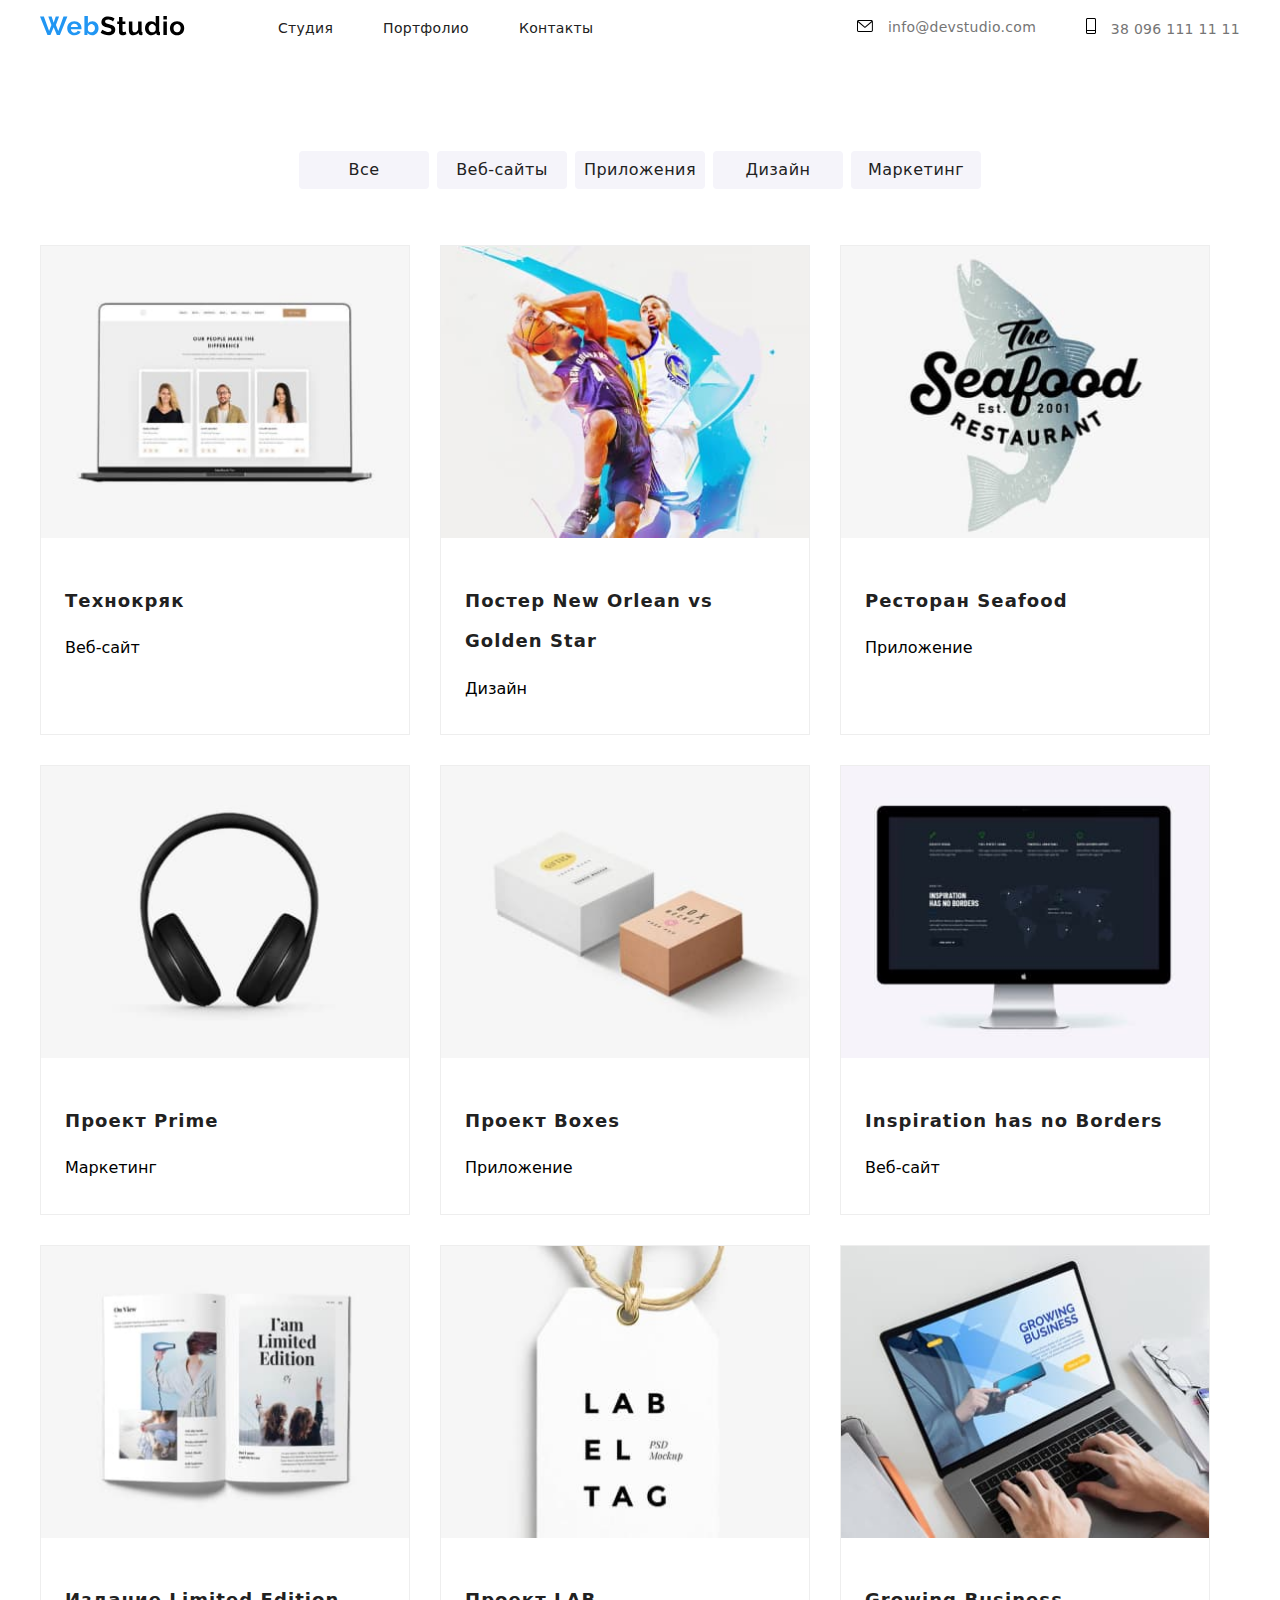
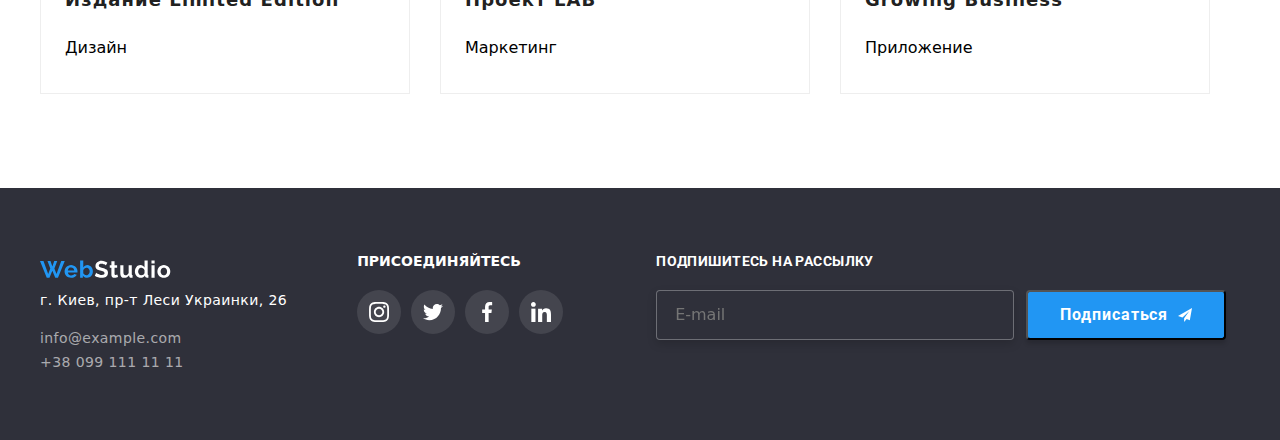
==== portfolio.html @ 8e884d48 "hw8" ====
<!DOCTYPE html>
<html lang="en">

<head>
    <meta charset="UTF-8">
    <meta name="viewport" content="width=device-width, initial-scale=1.0">
    <link rel="stylesheet" href="./css/main.min.css">
    <link href="https://fonts.googleapis.com/css2?family=Roboto:wght@400;500;700;900&display=swap" rel="stylesheet">
    <link rel="stylesheet"
        href="https://cdnjs.cloudflare.com/ajax/libs/modern-normalize/1.0.0/modern-normalize.min.css">
    <title>Document</title>
</head>

<body>
    <header>
        <div class="container">
            <nav class="main-nav">
                <a href="/">
                    <img src="./images/web.svg" alt="logo" />
                </a>
                <ul class="site-nav">
                    <li class="item-link"><a class="link-nav" href="./index.html">Студия</a></li>
                    <li class="item-link"><a class="link-nav" href="./portfolio.html">Портфолио</a></li>
                    <li class="item-link"><a class="link-nav" href="#">Контакты</a></li>
                </ul>
                <ul class="site-nav-contacts">
                    <li class="item-link">
                        <a href="mailto:info@devstudio.com" class="link">
                            <svg class="icon-mail">
                                <use href="./images/sprite.svg#icon-mail"></use>
                            </svg>
                            info@devstudio.com
                        </a>

                    </li>
                    <li class="item-link">
                        <a class="link" href="telto:+380961111111">
                            <svg class="icon-tel">
                                <use href="./images/sprite.svg#icon-tel" width="10" height="16"></use>
                            </svg>
                            38 096 111 11 11
                        </a>
                    </li>
                </ul>
            </nav>
        </div>
    </header>

    <section class="filter">
        <div class="container">
            <ul class="filter-buttons">
                <li class="item-buttons"><button class="filter-button" type="button">Все</button></li>
                <li class="item-buttons"><button class="filter-button" type="button">Веб-сайты</button></li>
                <li class="item-buttons"><button class="filter-button" type="button">Приложения</button></li>
                <li class="item-buttons"><button class="filter-button" type="button">Дизайн</button></li>
                <li class="item-buttons"><button class="filter-button" type="button">Маркетинг</button></li>
        </div>
        </ul>

    </section>

    <section class="work">
        <div class="container">
            <ul class="work-container">

                <li class="work-card">
                    <div class="techno-overlay">
                        <img class="work-img" src="./images/techno.jpg" alt="technocrack">
                        <p class="techno-text">Технокряк это современная площадка распространения коронавируса. Компании
                            используют эту платформу для цифрового
                            шпионажа и атак на защищённые сервера конкурентов.</p>
                    </div>
                    <div class="work-item">
                        <h3 class="work-title">Технокряк</h3>
                        <p class="work-name">Веб-сайт</p>
                    </div>

                </li>
                <li class="work-card">
                    <div class="techno-overlay">
                        <img class="work-img" src="./images/neworl.jpg" alt="neworlean">
                        <p class="techno-text">Технокряк это современная площадка распространения коронавируса. Компании
                            используют эту платформу для цифрового
                            шпионажа и атак на защищённые сервера конкурентов.</p>
                    </div>
                    <div class="work-item">
                        <h3 class="work-title">Постер New Orlean vs Golden Star</h3>
                        <p class="work-name">Дизайн</p>
                    </div>
                </li>
                <li class="work-card">
                    <div class="techno-overlay">
                        <img class="work-img" src="./images/seafood.jpg" alt="seafoodrest">
                        <p class="techno-text">Технокряк это современная площадка распространения коронавируса. Компании
                            используют эту платформу для цифрового
                            шпионажа и атак на защищённые сервера конкурентов.</p>
                    </div>
                    <div class="work-item">
                        <h3 class="work-title">Ресторан Seafood</h3>
                        <p class="work-name">Приложение</p>
                    </div>
                </li>
                <li class="work-card">
                    <div class="techno-overlay">
                        <img class="work-img" src="./images/headphones.jpg" alt="headphones-prime">
                        <p class="techno-text">Технокряк это современная площадка распространения коронавируса. Компании
                            используют эту платформу для цифрового
                            шпионажа и атак на защищённые сервера конкурентов.</p>
                    </div>
                    <div class="work-item">
                        <h3 class="work-title">Проект Prime</h3>
                        <p class="work-name">Маркетинг</p>
                    </div>
                </li>
                <li class="work-card">
                    <div class="techno-overlay">
                        <img class="work-img" src="./images/boxes.jpg" alt="boxes2">
                        <p class="techno-text">Технокряк это современная площадка распространения коронавируса. Компании
                            используют эту платформу для цифрового
                            шпионажа и атак на защищённые сервера конкурентов.</p>
                    </div>
                    <div class="work-item">
                        <h3 class="work-title">Проект Boxes</h3>
                        <p class="work-name">Приложение</p>
                    </div>
                </li>
                <li class="work-card">
                    <div class="techno-overlay">
                        <img class="work-img" src="./images/macbook.jpg" alt="monitorweb">
                        <p class="techno-text">Технокряк это современная площадка распространения коронавируса. Компании
                            используют эту платформу для цифрового
                            шпионажа и атак на защищённые сервера конкурентов.</p>
                    </div>
                    <div class="work-item">
                        <h3 class="work-title">Inspiration has no Borders</h3>
                        <p class="work-name">Веб-сайт</p>

                </li>
                <li class="work-card">
                    <div class="techno-overlay">
                        <img class="work-img" src="./images/journal.jpg" alt="journallim">
                        <p class="techno-text">Технокряк это современная площадка распространения коронавируса. Компании
                            используют эту платформу для цифрового
                            шпионажа и атак на защищённые сервера конкурентов.</p>
                    </div>
                    <div class="work-item">
                        <h3 class="work-title">Издание Limited Edition</h3>
                        <p class="work-name">Дизайн</p>

                </li>
                <li class="work-card">
                    <div class="techno-overlay">
                        <img class="work-img" src="./images/projectlab.jpg" alt="project-lab">
                        <p class="techno-text">Технокряк это современная площадка распространения коронавируса. Компании
                            используют эту платформу для цифрового
                            шпионажа и атак на защищённые сервера конкурентов.</p>
                    </div>
                    <div class="work-item">
                        <h3 class="work-title">Проект LAB</h3>
                        <p class="work-name">Маркетинг</p>
                    </div>
                </li>

                <li class="work-card">
                    <div class="techno-overlay">
                        <img class="work-img" src="./images/bussines-notebook.jpg" alt="laptop-writting">
                        <p class="techno-text">Технокряк это современная площадка распространения коронавируса. Компании
                            используют эту платформу для цифрового
                            шпионажа и атак на защищённые сервера конкурентов.</p>
                    </div>
                    <div class="work-item">
                        <h3 class="work-title">Growing Business</h3>
                        <p class="work-name">Приложение</p>
                    </div>
                </li>

            </ul>

        </div>

        </div>
    </section>

    <footer class="footer">
        <div class="container">
            <div class="footer-inner">
                <div class="contacts">
                    <a class="logo-footer" href="#">
                        <svg class="webfot-icon">
                            <use href="./images/webfot.svg#icon-webfot-1"></use>
                        </svg>
                    </a>
                    <p class="footer-adress"> г. Киев, пр-т Леси Украинки, 26 </p>
                    <a class="footer-contacts" href="mailto:info@example.com">info@example.com</a>
                    <a class="footer-contacts" href="telto:+380991111111">+38 099 111 11 11</a>
                </div>
                <div class="social">
                    <p class="join">присоединяйтесь</p>
                    <ul class="footer-list">
                        <li class="social-footer">
                            <a class="link-footer" href="#">
                                <svg class="icon-footer">
                                    <use href="./images/sprite.svg#icon-inst"></use>
                                </svg>
                            </a>
                        </li>
                        <li class="social-footer">
                            <a class="link-footer" href="#">
                                <svg class="icon-footer">
                                    <use href="./images/sprite.svg#icon-twit"></use>
                                </svg>
                            </a>
                        </li>
                        <li class="social-footer">
                            <a class="link-footer" href="#">
                                <svg class="icon-footer">
                                    <use href="./images/sprite.svg#icon-fb"></use>
                                </svg>
                            </a>
                        </li>
                        <li class="social-footer">
                            <a class="link-footer" href="#">
                                <svg class="icon-footer">
                                    <use href="./images/sprite.svg#icon-in"></use>
                                </svg>
                            </a>
                        </li>
                    </ul>
                </div>
                <div class="subscribe-container">
                    <p class="subscribe">Подпишитесь на рассылку</p>
                    <div class="subscribe-field">
                        <label for="mail"></label>
                        <input type="email" name="tel" id="mail" placeholder="E-mail">

                        <button class="button-sub">Подписаться
                            <svg class="icon-sub">
                                <use href="./images/spritem.svg#icon-send"></use>
                            </svg>
                        </button>
                    </div>
                </div>
            </div>
        </div>
    </footer>
</body>

</html>
---- css/main.min.css ----
/*! modern-normalize v1.0.0 | MIT License | https://github.com/sindresorhus/modern-normalize */*,*::before,*::after{box-sizing:border-box}:root{-moz-tab-size:4;tab-size:4}html{line-height:1.15;-webkit-text-size-adjust:100%}body{margin:0}body{font-family:system-ui,-apple-system,"Segoe UI",Roboto,Helvetica,Arial,sans-serif,"Apple Color Emoji","Segoe UI Emoji"}hr{height:0;color:inherit}abbr[title]{text-decoration:underline dotted}b,strong{font-weight:bolder}code,kbd,samp,pre{font-family:ui-monospace, SFMono-Regular, Consolas, 'Liberation Mono', Menlo, monospace;font-size:1em}small{font-size:80%}sub,sup{font-size:75%;line-height:0;position:relative;vertical-align:baseline}sub{bottom:-0.25em}sup{top:-0.5em}table{text-indent:0;border-color:inherit}button,input,optgroup,select,textarea{font-family:inherit;font-size:100%;line-height:1.15;margin:0}button,select{text-transform:none}button,[type='button'],[type='reset'],[type='submit']{-webkit-appearance:button}::-moz-focus-inner{border-style:none;padding:0}:-moz-focusring{outline:1px dotted ButtonText}:-moz-ui-invalid{box-shadow:none}legend{padding:0}progress{vertical-align:baseline}::-webkit-inner-spin-button,::-webkit-outer-spin-button{height:auto}[type='search']{-webkit-appearance:textfield;outline-offset:-2px}::-webkit-search-decoration{-webkit-appearance:none}::-webkit-file-upload-button{-webkit-appearance:button;font:inherit}summary{display:list-item}body{background-color:var(--primary-white-color);color:var(--primary-tex-color);font-family:roboto, sans-serif;margin:0}ul{list-style:none;padding:0;margin:0}a{text-decoration:none}textarea{resize:none}.main-nav{display:flex;align-items:center}.site-nav{display:flex;margin-left:93px}.site-nav .item-link{margin-right:50px}.site-nav .item-link:not(:last-child){margin-right:50px}.site-nav-contacts .link{color:#757575;font-weight:500;font-size:14px;line-height:1.14;letter-spacing:0.02em}.link-nav{display:block;padding-top:20px;padding-bottom:20px;position:relative;color:#212121;font-weight:500;font-size:14px;line-height:1.2;letter-spacing:0.02em}.link-nav:hover::after{content:'';position:absolute;left:0;bottom:0;display:block;width:100%;height:4px;border-radius:2px;background-color:#2196f3;transition:250ms cubic-bezier(0.4, 0, 0.2, 1)}.link-nav:hover,.link-nav:focus{color:#2196f3;transition:250ms cubic-bezier(0.4, 0, 0.2, 1)}.item-link .link{color:#757575}.item-link .link:hover,.item-link .link:focus{transition:250ms cubic-bezier(0.4, 0, 0.2, 1);fill:#2196f3;color:#2196f3}.site-nav-contacts{display:flex;margin-left:auto}.site-nav-contacts .item-link+.item-link{margin-left:50px}.icon-mail{border:none;padding:0;width:16px;height:12px;margin-right:10px}.icon-tel{padding:0;width:10px;height:16px;margin-right:10px}.hero{text-align:center;height:600px;margin-bottom:94px}.hero-bgimg{max-width:1600px;height:600px;background-image:linear-gradient(to right, rgba(47,48,58,0.4), rgba(47,48,58,0.4)),url("../images/bgimg.jpg");background-position:center;margin:auto}.hero-title{margin-top:0;color:#fff;font-weight:900;font-size:44px;line-height:1.36;text-align:center;letter-spacing:0.06em;text-transform:uppercase;padding-top:200px;text-align:center}.button{color:#fff;border-radius:4px;padding:11px 32px;text-decoration:none;min-width:200px;margin-top:0;text-align:center}.button.primary{background-color:#2196f3}.section-details{margin-bottom:94px}.section-position{display:flex;flex-wrap:wrap}.section-attention{width:270px;margin-right:30px}.section-attention:nth-child(4n){margin-right:0px}.section-title{color:#212121;font-size:14px;line-height:1.14;letter-spacing:0.03em;text-transform:uppercase;margin-bottom:10px;margin-top:0}.section-description{font-size:14px;line-height:1.7;letter-spacing:0.03em;margin-top:0}.section-clients{margin-bottom:94px}.icon-antena{width:65px;height:70px;margin:auto}.icon-clock{margin:auto;width:70px;height:70px}.icon-diagram{width:70px;height:54px;margin:auto}.icon-astro{width:55px;height:60px;margin:auto}.icon-link{display:block;margin:auto}.icon-details{background-color:#f5f4fa;display:flex;width:270px;height:120px;margin-right:30px;margin-bottom:30px}.icon-list:nth-child(4n){margin-right:0px}.icon-list{background-color:#f5f4fa;display:flex;width:270px;height:120px;margin-right:30px;margin-bottom:30px}@media screen and (min-width: 480px){.icon-list{width:450px;height:120px}.section-attention{width:100%}.section-title{text-align:center}}@media screen and (min-width: 768px){.icon-list{width:354px;height:120px}}@media screen and (min-width: 768px){.section-attention{width:calc((100% - 4 * 15px) / 2);margin:15px}}@media screen and (min-width: 1200px){.section-attention{width:calc((100% - 8 * 15px) / 4);margin:15px}}@media screen and (min-width: 1200px){.icon-list{width:270px;height:120px}}.section-about{color:#212121;font-size:36px;line-height:1.2;text-align:center;letter-spacing:0.03em;margin-top:0;margin-bottom:50px}.about-list{display:flex;justify-content:space-between;margin-bottom:94px;position:relative}.about-img{max-width:370px;width:100%}.about-descp{position:absolute;width:370px;height:70px;background-color:rgba(47,48,58,0.8);color:#fff;bottom:0;margin:0;align-items:center;display:flex;justify-content:center;font-family:Roboto;font-style:normal;font-weight:700;font-size:14px;line-height:1.14;letter-spacing:0.03em;text-transform:uppercase}@media screen and (max-width: 1200px){.section{display:none}}.section-ourteam{max-width:100%;background-color:#f5f4fa;margin-bottom:94px}.container-team{display:flex}.section-teamposition{background-color:#fff;margin-right:30px;margin-bottom:94px;margin-left:0;height:428px;box-shadow:0px 1px 3px rgba(0,0,0,0.12),0px 1px 1px rgba(0,0,0,0.14),0px 2px 1px rgba(0,0,0,0.2);border-radius:0px 0px 4px 4px;text-align:center}.team-foto{width:270px}.section-teamposition:nth-child(4){margin-right:0}.section-team{color:#212121;text-align:center;margin-top:0;margin-bottom:50px;padding-top:94px}.section-names{color:#212121;font-weight:500;font-size:16px;line-height:1.2;letter-spacing:0.03em}.section-profession{color:#757575;font-weight:400;font-size:16px;line-height:1.18;letter-spacing:0.03em}.social-items{width:44px;height:44px;border-radius:50%;display:flex}.social-list{display:flex;max-width:100%;justify-content:space-around}.link-social{margin:auto;width:100%;height:100%;justify-content:center;align-items:center;display:flex}.link-social:hover{color:#fff}.social-items:hover{background-color:#2196f3;color:#fff;transition:250ms cubic-bezier(0.4, 0, 0.2, 1);fill:#fff}.social-items:hover .icon-social{fill:#fff}.icon-social:hover{fill:#fff;transition:250ms cubic-bezier(0.4, 0, 0.2, 1)}.icon-social{width:20px;height:20px;fill:#afb1b8}.icon-customer{fill:#afb1b8;max-width:100%;max-height:50px;margin:auto}.link-customer:hover .icon-customer,.link-customer:focus .icon-customer{fill:#2196f3;transition:250ms cubic-bezier(0.4, 0, 0.2, 1)}.link-customer{display:inline-flex;align-items:center;justify-content:center;width:170px;height:90px;border:1px solid #afb1b8;border-radius:4%;transition:background-color 250ms cubic-bezier(0.4, 0, 0.2, 1);margin-right:30px}.link-customer:hover,.link-customer:focus{border:1px solid #2196f3;transition:250ms cubic-bezier(0.4, 0, 0.2, 1)}.item:last-child{margin-right:0}.client-list{display:flex;flex-wrap:wrap}.footer{background-color:#2f303a;height:252px;display:flex}.footer-inner{display:flex}.contacts{margin-right:70px}.footer-adress{color:#fff;font-weight:400;font-size:14px;line-height:1.7;letter-spacing:0.03em;margin-top:0}.footer-contacts{color:rgba(255,255,255,0.6);font-weight:400;font-size:14px;line-height:1.7;letter-spacing:0.03em;margin-top:0;display:flex}.webfot-icon{max-width:131px;max-height:31px}.social{width:206px}.join{color:#fff;font-weight:bold;font-size:14px;line-height:1.14;text-transform:uppercase;margin:0 0 20px}.footer-list{display:flex;justify-content:space-between;align-items:center;margin:auto;width:100%}.link-footer{width:44px;height:44px;border-radius:50%;display:flex;background:rgba(255,255,255,0.1);align-items:center;justify-content:center}.link-footer:hover{background-color:#2196f3;color:#fff;transition:250ms cubic-bezier(0.4, 0, 0.2, 1)}.icon-footer:hover{fill:#fff}.icon-footer{width:20px;height:20px;fill:#fff}.subscribe-container{margin-left:93px}.subscribe{font-family:Roboto;font-style:normal;font-weight:700;font-size:14px;line-height:1.14;letter-spacing:0.03em;text-transform:uppercase;margin:0;margin-bottom:20px;color:#fff}.subscribe-field{display:flex}.subscribe-field input{width:358px;height:50px;border:1px solid rgba(255,255,255,0.3);box-sizing:border-box;filter:drop-shadow(0px 4px 4px rgba(0,0,0,0.15));border-radius:4px;background-color:#2f303a}.subscribe-field input::placeholder{padding-left:16px}.button-sub{font-family:Roboto;font-style:normal;font-weight:bold;font-size:16px;line-height:1.87;display:flex;justify-content:center;align-items:center;text-align:center;letter-spacing:0.06em;width:200px;height:50px;margin-left:12px;color:#fff;background:#2196f3;box-shadow:0px 4px 4px rgba(0,0,0,0.15);border-radius:4px}.icon-sub{width:24px;height:24px;padding-left:10px}.backdrop{position:fixed;top:0;left:0;height:100%;width:100%;background:rgba(0,0,0,0.2)}.backdrop.is-hidden{opacity:0;pointer-events:none}.modal{position:absolute;top:50%;left:50%;transform:translate(-50%, -50%);min-width:528px;min-height:581px;background:#ffffff;box-shadow:0px 1px 3px rgba(0,0,0,0.12),0px 1px 1px rgba(0,0,0,0.14),0px 2px 1px rgba(0,0,0,0.2);border-radius:4px}.modal-button{display:flex;position:absolute;right:0;top:0;width:30px;height:30px;background:#fff;border:1px solid rgba(0,0,0,0.1);box-sizing:border-box;border-radius:50%;margin-top:8px;margin-right:8px}.icon-close{position:absolute;max-width:100%;max-height:100%;right:0;top:0;fill:currentColor}.form{width:528px;margin-left:auto;margin-right:auto;padding:40px;height:581px;background:var(--primary-white-color)}.modal-title{font-family:Roboto;font-style:normal;font-weight:700;font-size:20px;line-height:1.14;letter-spacing:0.03em;text-align:center;margin-bottom:12px;margin-top:0}.form-field{position:relative;display:flex;flex-direction:column;margin-bottom:10px}.form-field label{margin-bottom:4px;font-family:Roboto;font-weight:400;font-size:12px;line-height:1.16;letter-spacing:0.01em;color:#757575}.form-field input{border:1px solid rgba(33,33,33,0.2);box-sizing:border-box;border-radius:4px;height:40px;padding-left:42px}.form-input:hover,.form-input:focus{border:1px solid #2196f3;transition:250ms cubic-bezier(0.4, 0, 0.2, 1)}.form-input:hover ~ .modal-icons{transition:250ms cubic-bezier(0.4, 0, 0.2, 1);fill:var(--accent-color)}.modal-icons{position:absolute;top:30px;left:15px;width:13px;height:13px}.form-comment{display:flex;flex-direction:column}.form-comment label{margin-bottom:4px;font-family:Roboto;font-weight:400;font-size:12px;line-height:1.16;letter-spacing:0.01em;color:#757575}.form-comment textarea{height:120px;margin-bottom:20px;border:1px solid rgba(33,33,33,0.2);box-sizing:border-box;border-radius:4px}.form-comment textarea::placeholder{font-family:Roboto;font-weight:400;font-size:12px;line-height:1.16;letter-spacing:0.01em;color:rgba(117,117,117,0.5);padding-left:16px;padding-top:12px}.policy-field{font-family:Roboto;font-weight:400;font-size:12px;line-height:1.71;letter-spacing:0.03em;color:#757575;margin-bottom:30px}.policy-circs{text-decoration:underline;color:#2196f3}.submit-button{font-family:Roboto;font-style:normal;font-weight:700;font-size:16px;line-height:1.87;color:#fff;width:200px;height:50px;display:flex;justify-content:center;text-align:center;align-items:center;margin:auto;background:#2196f3;box-shadow:0px 4px 4px rgba(0,0,0,0.15);border-radius:4px}.filter-buttons{display:flex;align-items:center;justify-content:center;margin-bottom:56px;margin-top:94px}.filter-button{display:flex;align-items:center;justify-content:center;border-radius:4px;width:130px;height:38px;color:#212121;background-color:#f5f4fa;border-radius:4px;border:outset 0;font-weight:500;font-size:16px;line-height:1.62;text-align:center;letter-spacing:0.03em}.filter-buttons .item-buttons+.item-buttons{margin-left:8px}.filter-button:hover,.filter-button:focus{color:#fff;background-color:#2196f3;outline:none;transition:250ms cubic-bezier(0.4, 0, 0.2, 1)}.techno-overlay{position:relative;overflow:hidden}.techno-text{font-size:18px;line-height:1.56;letter-spacing:0.03em;display:flex;position:absolute;text-align:center;align-items:center;justify-content:center;width:100%;height:100%;margin:auto;top:0;left:0;color:#fff;transform:translateY(100%);transition:250ms cubic-bezier(0.4, 0, 0.2, 1);background-color:rgba(33,150,243,0.9)}.techno-overlay:hover .techno-text{transform:translateY(0);box-shadow:0px 1px 1px rgba(0,0,0,0.12),0px 4px 4px rgba(0,0,0,0.06),1px 4px 6px rgba(0,0,0,0.16)}.work-container{display:flex;flex-wrap:wrap;margin-bottom:94px}.work-card{max-width:370px;width:100%;margin-right:30px;margin-bottom:30px;display:block;border:1px solid #eeeeee}.work-img{max-width:100%;height:auto}.work-item{padding:20px 24px}.work-card:hover,.work-card:focus{box-shadow:0px 1px 1px rgba(0,0,0,0.12),0px 4px 4px rgba(0,0,0,0.06),1px 4px 6px rgba(0,0,0,0.16);transition:250ms cubic-bezier(0.4, 0, 0.2, 1)}.work-card:nth-child(3n){margin-right:0}.work-card:nth-last-child(-n+3){margin-bottom:0}.work-title{color:#212121;font-weight:700;font-size:18px;line-height:2.25;letter-spacing:0.06em;justify-content:space-around}.work-names{color:#757575;font-weight:400;font-size:16px;line-height:1.87;letter-spacing:0.03em}.container{width:480px;margin:auto;padding-left:15px;padding-right:15px}@media screen and (min-width: 768px){.container{width:768px;margin:auto;padding-left:15px;padding-right:15px}}@media screen and (min-width: 1200px){.container{width:1230px;margin:auto;padding-left:15px;padding-right:15px}}
/*# sourceMappingURL=main.min.css.map */
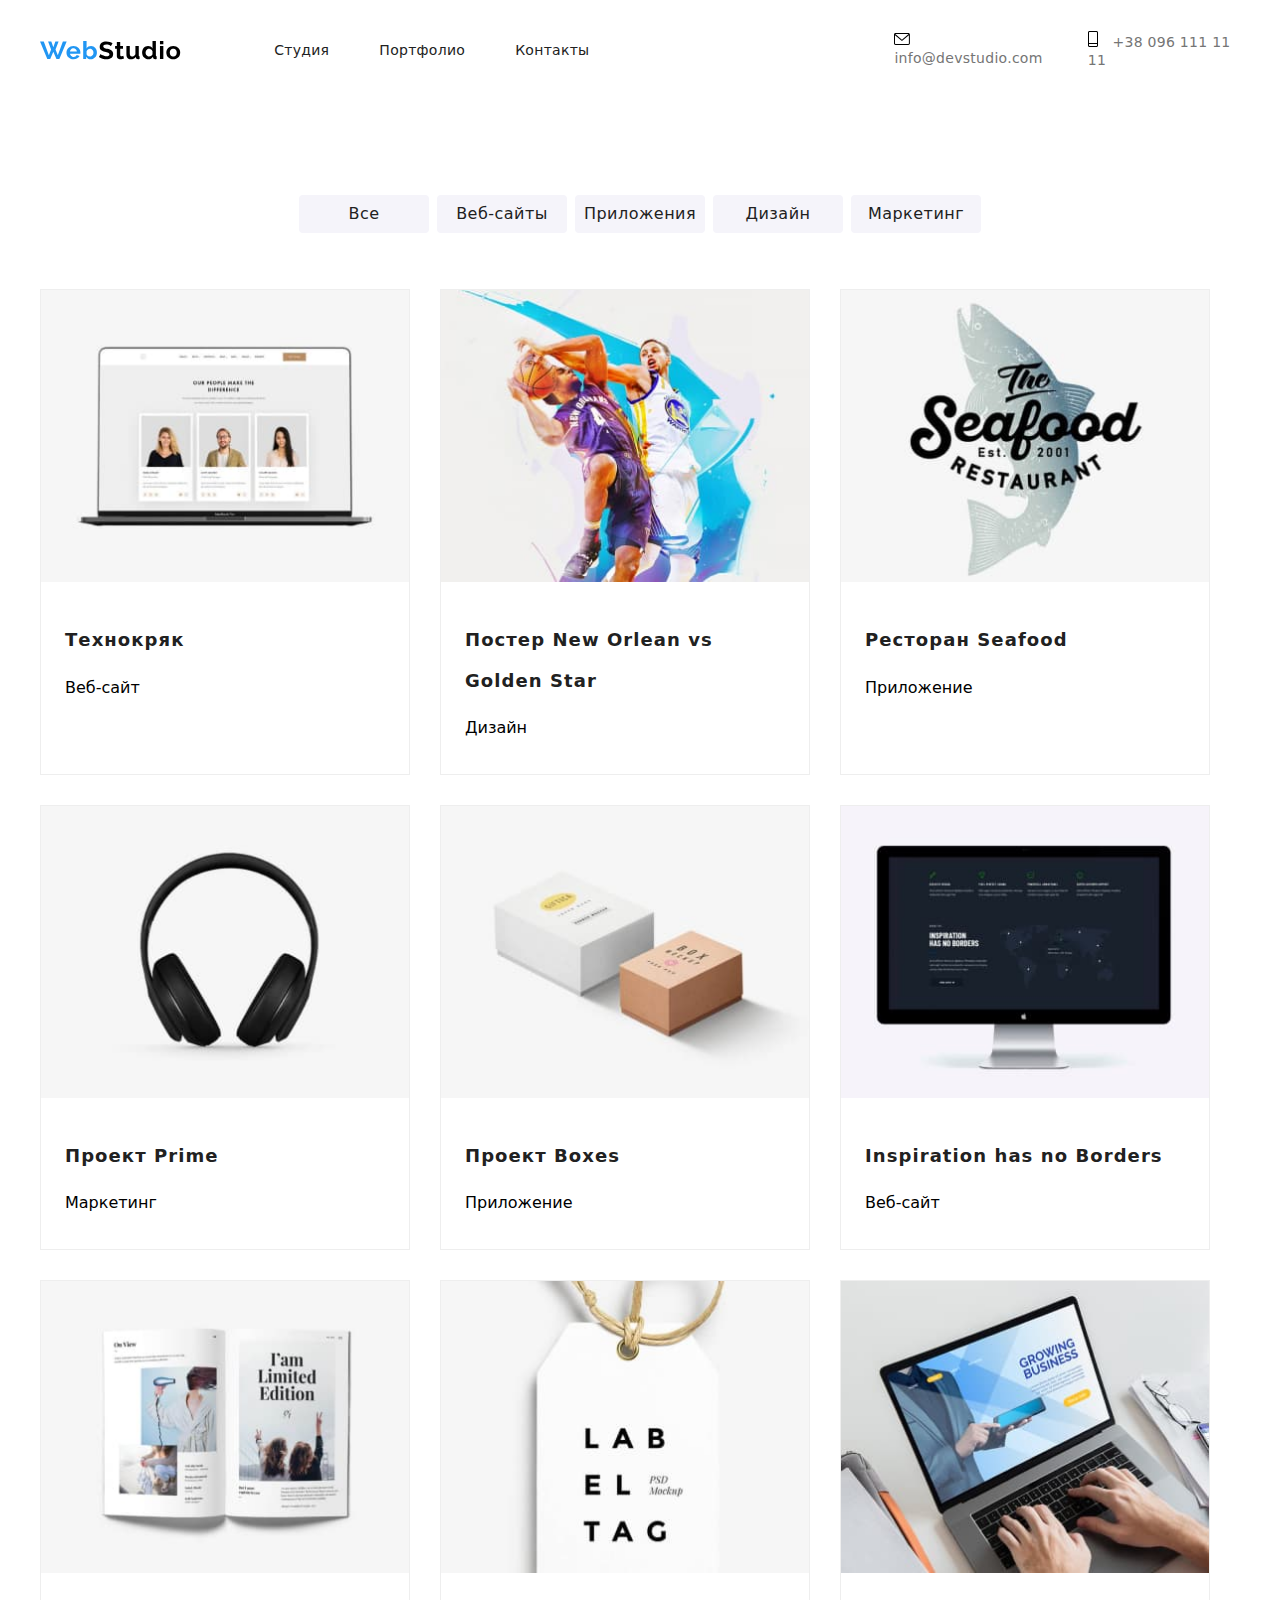
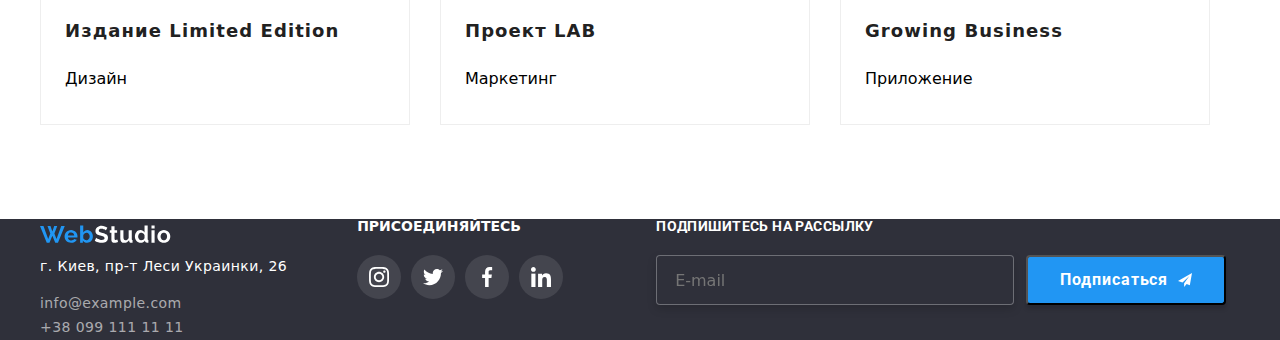
==== commit a4012b5f: "hw8" ====
--- a/portfolio.html
+++ b/portfolio.html
@@ -12,57 +12,64 @@
 </head>
 
 <body>
-    <header>
+
+    <header class="header">
         <div class="container">
             <nav class="main-nav">
-                <a href="/">
+                <a class="header-logo" href="/">
                     <img src="./images/web.svg" alt="logo" />
                 </a>
-                <ul class="site-nav">
-                    <li class="item-link"><a class="link-nav" href="./index.html">Студия</a></li>
-                    <li class="item-link"><a class="link-nav" href="./portfolio.html">Портфолио</a></li>
-                    <li class="item-link"><a class="link-nav" href="#">Контакты</a></li>
-                </ul>
-                <ul class="site-nav-contacts">
-                    <li class="item-link">
-                        <a href="mailto:info@devstudio.com" class="link">
-                            <svg class="icon-mail">
-                                <use href="./images/sprite.svg#icon-mail"></use>
-                            </svg>
-                            info@devstudio.com
-                        </a>
-
-                    </li>
-                    <li class="item-link">
-                        <a class="link" href="telto:+380961111111">
-                            <svg class="icon-tel">
-                                <use href="./images/sprite.svg#icon-tel" width="10" height="16"></use>
-                            </svg>
-                            38 096 111 11 11
-                        </a>
-                    </li>
-                </ul>
+                <button type="button" class="menu-button is-open" data-menu-button aria-expanded="false"
+                    aria-controls="menu-container">
+                    <svg class="mobile-icon" aria-label="Переключатель мобильного меню">
+                        <use class="icon-menu" href="./images/sprite-menu.svg#icon-menu"></use>
+                        <use class="icon-cross" href="./images/sprite-menu.svg#icon-cross"></use>
+                    </svg>
+                </button>
+                <div class="menu-container is-open" id="menu-container" data-menu>
+                    <ul class="site-nav">
+                        <li class="item-link"><a class="link-nav" href="./index.html">Студия</a></li>
+                        <li class="item-link"><a class="link-nav" href="./portfolio.html">Портфолио</a></li>
+                        <li class="item-link"><a class="link-nav" href="#">Контакты</a></li>
+                    </ul>
+                    <ul class="site-nav-contacts">
+                        <li class="item-link">
+                            <a href="mailto:info@devstudio.com" class="link">
+                                <svg class="icon-mail">
+                                    <use href="./images/sprite.svg#icon-mail"></use>
+                                </svg>
+                                info@devstudio.com
+                            </a>
+
+                        </li>
+                        <li class="item-link">
+                            <a class="link" href="telto:+380961111111">
+                                <svg class="icon-tel">
+                                    <use href="./images/sprite.svg#icon-tel"></use>
+                                </svg>
+                                +38 096 111 11 11
+                            </a>
+                        </li>
+                    </ul>
+                </div>
             </nav>
         </div>
     </header>
 
-    <section class="filter">
-        <div class="container">
+    <div class="container">
+        <section class="filter">
             <ul class="filter-buttons">
                 <li class="item-buttons"><button class="filter-button" type="button">Все</button></li>
                 <li class="item-buttons"><button class="filter-button" type="button">Веб-сайты</button></li>
                 <li class="item-buttons"><button class="filter-button" type="button">Приложения</button></li>
                 <li class="item-buttons"><button class="filter-button" type="button">Дизайн</button></li>
                 <li class="item-buttons"><button class="filter-button" type="button">Маркетинг</button></li>
-        </div>
-        </ul>
-
-    </section>
-
-    <section class="work">
-        <div class="container">
+            </ul>
+        </section>
+    </div>
+    <div class="container">
+        <section class="work">
             <ul class="work-container">
-
                 <li class="work-card">
                     <div class="techno-overlay">
                         <img class="work-img" src="./images/techno.jpg" alt="technocrack">
@@ -173,14 +180,9 @@
                         <p class="work-name">Приложение</p>
                     </div>
                 </li>
-
             </ul>
-
-        </div>
-
-        </div>
-    </section>
-
+        </section>
+    </div>
     <footer class="footer">
         <div class="container">
             <div class="footer-inner">
@@ -243,6 +245,7 @@
             </div>
         </div>
     </footer>
+    <script src="./js/menu.js"></script>
 </body>
 
 </html>--- a/css/main.min.css
+++ b/css/main.min.css
@@ -1,2 +1,2 @@
-/*! modern-normalize v1.0.0 | MIT License | https://github.com/sindresorhus/modern-normalize */*,*::before,*::after{box-sizing:border-box}:root{-moz-tab-size:4;tab-size:4}html{line-height:1.15;-webkit-text-size-adjust:100%}body{margin:0}body{font-family:system-ui,-apple-system,"Segoe UI",Roboto,Helvetica,Arial,sans-serif,"Apple Color Emoji","Segoe UI Emoji"}hr{height:0;color:inherit}abbr[title]{text-decoration:underline dotted}b,strong{font-weight:bolder}code,kbd,samp,pre{font-family:ui-monospace, SFMono-Regular, Consolas, 'Liberation Mono', Menlo, monospace;font-size:1em}small{font-size:80%}sub,sup{font-size:75%;line-height:0;position:relative;vertical-align:baseline}sub{bottom:-0.25em}sup{top:-0.5em}table{text-indent:0;border-color:inherit}button,input,optgroup,select,textarea{font-family:inherit;font-size:100%;line-height:1.15;margin:0}button,select{text-transform:none}button,[type='button'],[type='reset'],[type='submit']{-webkit-appearance:button}::-moz-focus-inner{border-style:none;padding:0}:-moz-focusring{outline:1px dotted ButtonText}:-moz-ui-invalid{box-shadow:none}legend{padding:0}progress{vertical-align:baseline}::-webkit-inner-spin-button,::-webkit-outer-spin-button{height:auto}[type='search']{-webkit-appearance:textfield;outline-offset:-2px}::-webkit-search-decoration{-webkit-appearance:none}::-webkit-file-upload-button{-webkit-appearance:button;font:inherit}summary{display:list-item}body{background-color:var(--primary-white-color);color:var(--primary-tex-color);font-family:roboto, sans-serif;margin:0}ul{list-style:none;padding:0;margin:0}a{text-decoration:none}textarea{resize:none}.main-nav{display:flex;align-items:center}.site-nav{display:flex;margin-left:93px}.site-nav .item-link{margin-right:50px}.site-nav .item-link:not(:last-child){margin-right:50px}.site-nav-contacts .link{color:#757575;font-weight:500;font-size:14px;line-height:1.14;letter-spacing:0.02em}.link-nav{display:block;padding-top:20px;padding-bottom:20px;position:relative;color:#212121;font-weight:500;font-size:14px;line-height:1.2;letter-spacing:0.02em}.link-nav:hover::after{content:'';position:absolute;left:0;bottom:0;display:block;width:100%;height:4px;border-radius:2px;background-color:#2196f3;transition:250ms cubic-bezier(0.4, 0, 0.2, 1)}.link-nav:hover,.link-nav:focus{color:#2196f3;transition:250ms cubic-bezier(0.4, 0, 0.2, 1)}.item-link .link{color:#757575}.item-link .link:hover,.item-link .link:focus{transition:250ms cubic-bezier(0.4, 0, 0.2, 1);fill:#2196f3;color:#2196f3}.site-nav-contacts{display:flex;margin-left:auto}.site-nav-contacts .item-link+.item-link{margin-left:50px}.icon-mail{border:none;padding:0;width:16px;height:12px;margin-right:10px}.icon-tel{padding:0;width:10px;height:16px;margin-right:10px}.hero{text-align:center;height:600px;margin-bottom:94px}.hero-bgimg{max-width:1600px;height:600px;background-image:linear-gradient(to right, rgba(47,48,58,0.4), rgba(47,48,58,0.4)),url("../images/bgimg.jpg");background-position:center;margin:auto}.hero-title{margin-top:0;color:#fff;font-weight:900;font-size:44px;line-height:1.36;text-align:center;letter-spacing:0.06em;text-transform:uppercase;padding-top:200px;text-align:center}.button{color:#fff;border-radius:4px;padding:11px 32px;text-decoration:none;min-width:200px;margin-top:0;text-align:center}.button.primary{background-color:#2196f3}.section-details{margin-bottom:94px}.section-position{display:flex;flex-wrap:wrap}.section-attention{width:270px;margin-right:30px}.section-attention:nth-child(4n){margin-right:0px}.section-title{color:#212121;font-size:14px;line-height:1.14;letter-spacing:0.03em;text-transform:uppercase;margin-bottom:10px;margin-top:0}.section-description{font-size:14px;line-height:1.7;letter-spacing:0.03em;margin-top:0}.section-clients{margin-bottom:94px}.icon-antena{width:65px;height:70px;margin:auto}.icon-clock{margin:auto;width:70px;height:70px}.icon-diagram{width:70px;height:54px;margin:auto}.icon-astro{width:55px;height:60px;margin:auto}.icon-link{display:block;margin:auto}.icon-details{background-color:#f5f4fa;display:flex;width:270px;height:120px;margin-right:30px;margin-bottom:30px}.icon-list:nth-child(4n){margin-right:0px}.icon-list{background-color:#f5f4fa;display:flex;width:270px;height:120px;margin-right:30px;margin-bottom:30px}@media screen and (min-width: 480px){.icon-list{width:450px;height:120px}.section-attention{width:100%}.section-title{text-align:center}}@media screen and (min-width: 768px){.icon-list{width:354px;height:120px}}@media screen and (min-width: 768px){.section-attention{width:calc((100% - 4 * 15px) / 2);margin:15px}}@media screen and (min-width: 1200px){.section-attention{width:calc((100% - 8 * 15px) / 4);margin:15px}}@media screen and (min-width: 1200px){.icon-list{width:270px;height:120px}}.section-about{color:#212121;font-size:36px;line-height:1.2;text-align:center;letter-spacing:0.03em;margin-top:0;margin-bottom:50px}.about-list{display:flex;justify-content:space-between;margin-bottom:94px;position:relative}.about-img{max-width:370px;width:100%}.about-descp{position:absolute;width:370px;height:70px;background-color:rgba(47,48,58,0.8);color:#fff;bottom:0;margin:0;align-items:center;display:flex;justify-content:center;font-family:Roboto;font-style:normal;font-weight:700;font-size:14px;line-height:1.14;letter-spacing:0.03em;text-transform:uppercase}@media screen and (max-width: 1200px){.section{display:none}}.section-ourteam{max-width:100%;background-color:#f5f4fa;margin-bottom:94px}.container-team{display:flex}.section-teamposition{background-color:#fff;margin-right:30px;margin-bottom:94px;margin-left:0;height:428px;box-shadow:0px 1px 3px rgba(0,0,0,0.12),0px 1px 1px rgba(0,0,0,0.14),0px 2px 1px rgba(0,0,0,0.2);border-radius:0px 0px 4px 4px;text-align:center}.team-foto{width:270px}.section-teamposition:nth-child(4){margin-right:0}.section-team{color:#212121;text-align:center;margin-top:0;margin-bottom:50px;padding-top:94px}.section-names{color:#212121;font-weight:500;font-size:16px;line-height:1.2;letter-spacing:0.03em}.section-profession{color:#757575;font-weight:400;font-size:16px;line-height:1.18;letter-spacing:0.03em}.social-items{width:44px;height:44px;border-radius:50%;display:flex}.social-list{display:flex;max-width:100%;justify-content:space-around}.link-social{margin:auto;width:100%;height:100%;justify-content:center;align-items:center;display:flex}.link-social:hover{color:#fff}.social-items:hover{background-color:#2196f3;color:#fff;transition:250ms cubic-bezier(0.4, 0, 0.2, 1);fill:#fff}.social-items:hover .icon-social{fill:#fff}.icon-social:hover{fill:#fff;transition:250ms cubic-bezier(0.4, 0, 0.2, 1)}.icon-social{width:20px;height:20px;fill:#afb1b8}.icon-customer{fill:#afb1b8;max-width:100%;max-height:50px;margin:auto}.link-customer:hover .icon-customer,.link-customer:focus .icon-customer{fill:#2196f3;transition:250ms cubic-bezier(0.4, 0, 0.2, 1)}.link-customer{display:inline-flex;align-items:center;justify-content:center;width:170px;height:90px;border:1px solid #afb1b8;border-radius:4%;transition:background-color 250ms cubic-bezier(0.4, 0, 0.2, 1);margin-right:30px}.link-customer:hover,.link-customer:focus{border:1px solid #2196f3;transition:250ms cubic-bezier(0.4, 0, 0.2, 1)}.item:last-child{margin-right:0}.client-list{display:flex;flex-wrap:wrap}.footer{background-color:#2f303a;height:252px;display:flex}.footer-inner{display:flex}.contacts{margin-right:70px}.footer-adress{color:#fff;font-weight:400;font-size:14px;line-height:1.7;letter-spacing:0.03em;margin-top:0}.footer-contacts{color:rgba(255,255,255,0.6);font-weight:400;font-size:14px;line-height:1.7;letter-spacing:0.03em;margin-top:0;display:flex}.webfot-icon{max-width:131px;max-height:31px}.social{width:206px}.join{color:#fff;font-weight:bold;font-size:14px;line-height:1.14;text-transform:uppercase;margin:0 0 20px}.footer-list{display:flex;justify-content:space-between;align-items:center;margin:auto;width:100%}.link-footer{width:44px;height:44px;border-radius:50%;display:flex;background:rgba(255,255,255,0.1);align-items:center;justify-content:center}.link-footer:hover{background-color:#2196f3;color:#fff;transition:250ms cubic-bezier(0.4, 0, 0.2, 1)}.icon-footer:hover{fill:#fff}.icon-footer{width:20px;height:20px;fill:#fff}.subscribe-container{margin-left:93px}.subscribe{font-family:Roboto;font-style:normal;font-weight:700;font-size:14px;line-height:1.14;letter-spacing:0.03em;text-transform:uppercase;margin:0;margin-bottom:20px;color:#fff}.subscribe-field{display:flex}.subscribe-field input{width:358px;height:50px;border:1px solid rgba(255,255,255,0.3);box-sizing:border-box;filter:drop-shadow(0px 4px 4px rgba(0,0,0,0.15));border-radius:4px;background-color:#2f303a}.subscribe-field input::placeholder{padding-left:16px}.button-sub{font-family:Roboto;font-style:normal;font-weight:bold;font-size:16px;line-height:1.87;display:flex;justify-content:center;align-items:center;text-align:center;letter-spacing:0.06em;width:200px;height:50px;margin-left:12px;color:#fff;background:#2196f3;box-shadow:0px 4px 4px rgba(0,0,0,0.15);border-radius:4px}.icon-sub{width:24px;height:24px;padding-left:10px}.backdrop{position:fixed;top:0;left:0;height:100%;width:100%;background:rgba(0,0,0,0.2)}.backdrop.is-hidden{opacity:0;pointer-events:none}.modal{position:absolute;top:50%;left:50%;transform:translate(-50%, -50%);min-width:528px;min-height:581px;background:#ffffff;box-shadow:0px 1px 3px rgba(0,0,0,0.12),0px 1px 1px rgba(0,0,0,0.14),0px 2px 1px rgba(0,0,0,0.2);border-radius:4px}.modal-button{display:flex;position:absolute;right:0;top:0;width:30px;height:30px;background:#fff;border:1px solid rgba(0,0,0,0.1);box-sizing:border-box;border-radius:50%;margin-top:8px;margin-right:8px}.icon-close{position:absolute;max-width:100%;max-height:100%;right:0;top:0;fill:currentColor}.form{width:528px;margin-left:auto;margin-right:auto;padding:40px;height:581px;background:var(--primary-white-color)}.modal-title{font-family:Roboto;font-style:normal;font-weight:700;font-size:20px;line-height:1.14;letter-spacing:0.03em;text-align:center;margin-bottom:12px;margin-top:0}.form-field{position:relative;display:flex;flex-direction:column;margin-bottom:10px}.form-field label{margin-bottom:4px;font-family:Roboto;font-weight:400;font-size:12px;line-height:1.16;letter-spacing:0.01em;color:#757575}.form-field input{border:1px solid rgba(33,33,33,0.2);box-sizing:border-box;border-radius:4px;height:40px;padding-left:42px}.form-input:hover,.form-input:focus{border:1px solid #2196f3;transition:250ms cubic-bezier(0.4, 0, 0.2, 1)}.form-input:hover ~ .modal-icons{transition:250ms cubic-bezier(0.4, 0, 0.2, 1);fill:var(--accent-color)}.modal-icons{position:absolute;top:30px;left:15px;width:13px;height:13px}.form-comment{display:flex;flex-direction:column}.form-comment label{margin-bottom:4px;font-family:Roboto;font-weight:400;font-size:12px;line-height:1.16;letter-spacing:0.01em;color:#757575}.form-comment textarea{height:120px;margin-bottom:20px;border:1px solid rgba(33,33,33,0.2);box-sizing:border-box;border-radius:4px}.form-comment textarea::placeholder{font-family:Roboto;font-weight:400;font-size:12px;line-height:1.16;letter-spacing:0.01em;color:rgba(117,117,117,0.5);padding-left:16px;padding-top:12px}.policy-field{font-family:Roboto;font-weight:400;font-size:12px;line-height:1.71;letter-spacing:0.03em;color:#757575;margin-bottom:30px}.policy-circs{text-decoration:underline;color:#2196f3}.submit-button{font-family:Roboto;font-style:normal;font-weight:700;font-size:16px;line-height:1.87;color:#fff;width:200px;height:50px;display:flex;justify-content:center;text-align:center;align-items:center;margin:auto;background:#2196f3;box-shadow:0px 4px 4px rgba(0,0,0,0.15);border-radius:4px}.filter-buttons{display:flex;align-items:center;justify-content:center;margin-bottom:56px;margin-top:94px}.filter-button{display:flex;align-items:center;justify-content:center;border-radius:4px;width:130px;height:38px;color:#212121;background-color:#f5f4fa;border-radius:4px;border:outset 0;font-weight:500;font-size:16px;line-height:1.62;text-align:center;letter-spacing:0.03em}.filter-buttons .item-buttons+.item-buttons{margin-left:8px}.filter-button:hover,.filter-button:focus{color:#fff;background-color:#2196f3;outline:none;transition:250ms cubic-bezier(0.4, 0, 0.2, 1)}.techno-overlay{position:relative;overflow:hidden}.techno-text{font-size:18px;line-height:1.56;letter-spacing:0.03em;display:flex;position:absolute;text-align:center;align-items:center;justify-content:center;width:100%;height:100%;margin:auto;top:0;left:0;color:#fff;transform:translateY(100%);transition:250ms cubic-bezier(0.4, 0, 0.2, 1);background-color:rgba(33,150,243,0.9)}.techno-overlay:hover .techno-text{transform:translateY(0);box-shadow:0px 1px 1px rgba(0,0,0,0.12),0px 4px 4px rgba(0,0,0,0.06),1px 4px 6px rgba(0,0,0,0.16)}.work-container{display:flex;flex-wrap:wrap;margin-bottom:94px}.work-card{max-width:370px;width:100%;margin-right:30px;margin-bottom:30px;display:block;border:1px solid #eeeeee}.work-img{max-width:100%;height:auto}.work-item{padding:20px 24px}.work-card:hover,.work-card:focus{box-shadow:0px 1px 1px rgba(0,0,0,0.12),0px 4px 4px rgba(0,0,0,0.06),1px 4px 6px rgba(0,0,0,0.16);transition:250ms cubic-bezier(0.4, 0, 0.2, 1)}.work-card:nth-child(3n){margin-right:0}.work-card:nth-last-child(-n+3){margin-bottom:0}.work-title{color:#212121;font-weight:700;font-size:18px;line-height:2.25;letter-spacing:0.06em;justify-content:space-around}.work-names{color:#757575;font-weight:400;font-size:16px;line-height:1.87;letter-spacing:0.03em}.container{width:480px;margin:auto;padding-left:15px;padding-right:15px}@media screen and (min-width: 768px){.container{width:768px;margin:auto;padding-left:15px;padding-right:15px}}@media screen and (min-width: 1200px){.container{width:1230px;margin:auto;padding-left:15px;padding-right:15px}}
+/*! modern-normalize v1.0.0 | MIT License | https://github.com/sindresorhus/modern-normalize */*,*::before,*::after{box-sizing:border-box}:root{-moz-tab-size:4;tab-size:4}html{line-height:1.15;-webkit-text-size-adjust:100%}body{margin:0}body{font-family:system-ui,-apple-system,"Segoe UI",Roboto,Helvetica,Arial,sans-serif,"Apple Color Emoji","Segoe UI Emoji"}hr{height:0;color:inherit}abbr[title]{text-decoration:underline dotted}b,strong{font-weight:bolder}code,kbd,samp,pre{font-family:ui-monospace, SFMono-Regular, Consolas, 'Liberation Mono', Menlo, monospace;font-size:1em}small{font-size:80%}sub,sup{font-size:75%;line-height:0;position:relative;vertical-align:baseline}sub{bottom:-0.25em}sup{top:-0.5em}table{text-indent:0;border-color:inherit}button,input,optgroup,select,textarea{font-family:inherit;font-size:100%;line-height:1.15;margin:0}button,select{text-transform:none}button,[type='button'],[type='reset'],[type='submit']{-webkit-appearance:button}::-moz-focus-inner{border-style:none;padding:0}:-moz-focusring{outline:1px dotted ButtonText}:-moz-ui-invalid{box-shadow:none}legend{padding:0}progress{vertical-align:baseline}::-webkit-inner-spin-button,::-webkit-outer-spin-button{height:auto}[type='search']{-webkit-appearance:textfield;outline-offset:-2px}::-webkit-search-decoration{-webkit-appearance:none}::-webkit-file-upload-button{-webkit-appearance:button;font:inherit}summary{display:list-item}body{background-color:var(--primary-white-color);color:var(--primary-tex-color);font-family:roboto, sans-serif;margin:0}ul{list-style:none;padding:0;margin:0}a{text-decoration:none}textarea{resize:none}button:focus{outline:none}img{display:block;height:auto;width:100%}.header{position:relative}.main-nav{display:flex;align-items:center}.site-nav{display:flex;margin-left:93px}.site-nav .item-link{margin-right:50px}.site-nav .item-link:not(:last-child){margin-right:50px}.site-nav-contacts .link{color:#757575;font-weight:500;font-size:14px;line-height:1.14;letter-spacing:0.02em}.link-nav{display:block;padding-top:20px;padding-bottom:20px;position:relative;color:#212121;font-weight:500;font-size:14px;line-height:1.2;letter-spacing:0.02em}.link-nav:hover::after{content:'';position:absolute;left:0;bottom:0;display:block;width:100%;height:4px;border-radius:2px;background-color:#2196f3;transition:250ms cubic-bezier(0.4, 0, 0.2, 1)}.link-nav:hover,.link-nav:focus{color:#2196f3;transition:250ms cubic-bezier(0.4, 0, 0.2, 1)}.item-link .link{color:#757575}.item-link .link:hover,.item-link .link:focus{transition:250ms cubic-bezier(0.4, 0, 0.2, 1);fill:#2196f3;color:#2196f3}.site-nav-contacts{display:flex;margin-left:auto}.site-nav-contacts .item-link+.item-link{margin-left:50px}.icon-mail{border:none;padding:0;width:16px;height:12px;margin-right:9px}.icon-tel{padding:0;width:10px;height:16px;margin-right:10px}.menu-button .mobile-icon{width:31px;height:32px;fill:#212121}.mobile-icon .icon-cross{width:31px;height:31px;fill:#212121}@media screen and (max-width: 767px){.main-nav{display:flex;height:60px;width:101%;height:100px;background:#fff}.site-nav{display:flex;flex-direction:column;align-items:start;margin:auto;margin-bottom:302px}.site-nav-contacts{display:flex;flex-direction:column;align-items:start;margin:auto}.site-nav-contacts .item-link+.item-link{display:flex;flex-direction:column;align-items:start;margin:0;margin-bottom:20px}.site-nav-contacts .item-link{margin-bottom:32px}.menu-button{position:absolute;right:0;top:30px;width:50px;height:31px;padding:0;margin:0;border:none;background-color:transparent}.menu-button .icon-cross{display:none}.menu-button.is-open .icon-cross{display:block}.menu-button.is-open .icon-menu{display:none}.menu-container{display:none;position:absolute;top:100%;left:0;width:100%}.menu-container.is-open{display:block;padding-top:60px;padding-bottom:60px;text-align:center;background-color:white;height:auto;z-index:2}}@media screen and (min-width: 768px){.menu-button{display:none}}@media screen and (min-width: 768px){.menu-container{display:flex}}@media screen and (min-width: 768px){.site-nav{align-items:center}}@media screen and (min-width: 768px){.site-nav-contacts{display:block;text-align:left;padding-top:21px;padding-bottom:21px}.site-nav-contacts .item-link+.item-link{margin:0}}@media screen and (min-width: 1199px){.site-nav-contacts{display:flex;text-align:left;padding-top:31px;padding-bottom:31px;margin-left:255px}.site-nav-contacts .item-link+.item-link{margin-left:30px}}.hero{text-align:center;height:600px;margin-bottom:94px}.hero-bgimg{max-width:1600px;height:600px;background-image:linear-gradient(to right, rgba(47,48,58,0.4), rgba(47,48,58,0.4)),url("../images/bgimg.jpg");background-position:center;margin:auto}.hero-title{margin-top:0;color:#fff;font-weight:900;font-size:44px;line-height:1.36;text-align:center;letter-spacing:0.06em;text-transform:uppercase;padding-top:200px;text-align:center}.button{color:#fff;border-radius:4px;padding:11px 32px;text-decoration:none;min-width:200px;margin-top:0;text-align:center}.button.primary{background-color:#2196f3}.section-details{margin-bottom:94px}.section-position{display:flex;flex-wrap:wrap}.section-attention{width:270px;margin-right:30px}.section-attention:nth-child(4n){margin-right:0px}.section-title{color:#212121;font-size:13px;line-height:1.14;letter-spacing:0.03em;text-transform:uppercase;margin-bottom:10px;margin-top:0}.section-attention .section-description{font-family:Roboto;font-style:normal;font-weight:400;font-size:14px;line-height:1.7;letter-spacing:0.03em;margin-top:0}.section-clients{margin-bottom:94px}.icon-antena{width:65px;height:70px;margin:auto}.icon-clock{margin:auto;width:70px;height:70px}.icon-diagram{width:70px;height:54px;margin:auto}.icon-astro{width:55px;height:60px;margin:auto}.icon-link{display:block;margin:auto}.icon-details{background-color:#f5f4fa;display:flex;width:270px;height:120px;margin-right:30px;margin-bottom:30px}.icon-list:nth-child(4n){margin-right:0px}.icon-list{background-color:#f5f4fa;display:flex;width:270px;height:120px;margin-right:30px;margin-bottom:30px}@media screen and (min-width: 480px){.icon-list{width:450px;height:120px}.section-attention{width:100%}.section-title{text-align:center}}@media screen and (min-width: 768px){.icon-list{width:354px;height:120px}}@media screen and (min-width: 768px){.section-attention{width:calc((100% - 4 * 15px) / 2);margin:15px}}@media screen and (min-width: 1200px){.section-attention{width:calc((100% - 8 * 15px) / 4);margin:15px}}@media screen and (min-width: 1200px){.icon-list{width:270px;height:120px}}.section-about{color:#212121;font-size:36px;line-height:1.2;text-align:center;letter-spacing:0.03em;margin-top:0;margin-bottom:50px}.about-list{display:flex;justify-content:space-between;margin-bottom:94px;position:relative}.about-img{max-width:370px;width:100%}.about-descp{position:absolute;width:370px;height:70px;background-color:rgba(47,48,58,0.8);color:#fff;bottom:0;margin:0;align-items:center;display:flex;justify-content:center;font-family:Roboto;font-style:normal;font-weight:700;font-size:14px;line-height:1.14;letter-spacing:0.03em;text-transform:uppercase}@media screen and (max-width: 1200px){.section{display:none}}.section-ourteam{max-width:100%;background-color:#f5f4fa;margin-bottom:94px}.container-team{display:flex}.section-teamposition{background-color:#fff;margin-right:30px;margin-bottom:94px;margin-left:0;height:428px;box-shadow:0px 1px 3px rgba(0,0,0,0.12),0px 1px 1px rgba(0,0,0,0.14),0px 2px 1px rgba(0,0,0,0.2);border-radius:0px 0px 4px 4px;text-align:center}.section-teamposition:nth-child(4){margin-right:0}.section-team{color:#212121;text-align:center;margin-top:0;margin-bottom:50px;padding-top:94px}.section-names{color:#212121;font-weight:500;font-size:16px;line-height:1.2;letter-spacing:0.03em}.section-profession{color:#757575;font-weight:400;font-size:16px;line-height:1.18;letter-spacing:0.03em}@media screen and (max-width: 767px){.container-team{display:block}}@media screen and (max-width: 767px){.section-teamposition{background-color:#fff;margin-right:0;margin-bottom:0px;margin-left:0;height:auto;text-align:center}}@media screen and (min-width: 768px){.container-team{display:flex;flex-wrap:wrap}.section-teamposition{margin:15px;width:calc((100% - 4 * 15px) / 2);height:auto}}@media screen and (min-width: 1200px){.section-teamposition{margin:15px;width:calc((100% - 8 * 15px) / 4)}}.social-items{width:44px;height:44px;border-radius:50%;display:flex}.social-list{display:flex;max-width:100%;justify-content:space-around}.link-social{margin:auto;width:100%;height:100%;justify-content:center;align-items:center;display:flex}.link-social:hover{color:#fff}.social-items:hover{background-color:#2196f3;color:#fff;transition:250ms cubic-bezier(0.4, 0, 0.2, 1);fill:#fff}.social-items:hover .icon-social{fill:#fff}.icon-social:hover{fill:#fff;transition:250ms cubic-bezier(0.4, 0, 0.2, 1)}.icon-social{width:20px;height:20px;fill:#afb1b8}.icon-customer{fill:#afb1b8;max-width:100%;max-height:50px;margin:auto}.link-customer:hover .icon-customer,.link-customer:focus .icon-customer{fill:#2196f3;transition:250ms cubic-bezier(0.4, 0, 0.2, 1)}.link-customer{display:inline-flex;align-items:center;justify-content:center;width:170px;height:90px;border:1px solid #afb1b8;border-radius:4%;transition:background-color 250ms cubic-bezier(0.4, 0, 0.2, 1);margin-right:30px;margin-bottom:30px}.link-customer:hover,.link-customer:focus{border:1px solid #2196f3;transition:250ms cubic-bezier(0.4, 0, 0.2, 1)}.item:last-child{margin-right:0}.client-list{display:flex;flex-wrap:wrap;justify-content:center}@media screen and (max-width: 767px){.client-list .item{width:calc((100% - 4 * 15px) / 2);margin:15px}}@media screen and (max-width: 768px){.client-list .item{width:calc((100% - 6 * 15px) / 3);margin:15px;margin-bottom:30px}.link-customer{margin-bottom:30px}}.footer{background-color:#2f303a}.footer-inner{display:flex}.contacts{margin-right:70px}.footer-adress{color:#fff;font-weight:400;font-size:14px;line-height:1.7;letter-spacing:0.03em;margin-top:0}.footer-contacts{color:rgba(255,255,255,0.6);font-weight:400;font-size:14px;line-height:1.7;letter-spacing:0.03em;margin-top:0;display:flex}.webfot-icon{max-width:131px;max-height:31px}@media screen and (max-width: 767px){.footer{display:block;width:auto;padding-top:60px;text-align:center;padding-bottom:60px;margin:auto}.footer-inner{display:block}.footer-contacts{margin:auto;display:block}.contacts{margin:auto;margin-bottom:60px}}@media screen and (max-width: 1199px){.footer{display:block;width:auto;padding-top:60px;text-align:center;padding-bottom:60px;margin:auto}.footer-inner{display:block}.footer-contacts{margin:auto;display:block}.contacts{text-align:left;margin:auto}}.social{width:206px}.join{color:#fff;font-weight:bold;font-size:14px;line-height:1.14;text-transform:uppercase;margin:0 0 20px}.footer-list{display:flex;justify-content:space-between;align-items:center;margin:auto;width:100%}.link-footer{width:44px;height:44px;border-radius:50%;display:flex;background:rgba(255,255,255,0.1);align-items:center;justify-content:center}.link-footer:hover{background-color:#2196f3;color:#fff;transition:250ms cubic-bezier(0.4, 0, 0.2, 1)}.icon-footer:hover{fill:#fff}.icon-footer{width:20px;height:20px;fill:#fff}.subscribe-container{margin-left:93px}.subscribe{font-family:Roboto;font-style:normal;font-weight:700;font-size:14px;line-height:1.14;letter-spacing:0.03em;text-transform:uppercase;margin:0;margin-bottom:20px;color:#fff}.subscribe-field{display:flex}.subscribe-field input{width:358px;height:50px;border:1px solid rgba(255,255,255,0.3);box-sizing:border-box;filter:drop-shadow(0px 4px 4px rgba(0,0,0,0.15));border-radius:4px;background-color:#2f303a}.subscribe-field input::placeholder{padding-left:16px}.button-sub{font-family:Roboto;font-style:normal;font-weight:bold;font-size:16px;line-height:1.87;display:flex;justify-content:center;align-items:center;text-align:center;letter-spacing:0.06em;width:200px;height:50px;margin-left:12px;color:#fff;background:#2196f3;box-shadow:0px 4px 4px rgba(0,0,0,0.15);border-radius:4px}.icon-sub{width:24px;height:24px;padding-left:10px}@media screen and (max-width: 767px){.social{display:block;width:100%;margin-bottom:60px}.footer-list{justify-content:center}.footer-list .social-footer:not(:first-child){margin-left:10px}.subscribe-container{margin:auto}.subscribe-field{display:block}.subscribe-field input{width:100%;margin-bottom:20px}.button-sub{display:block;margin:auto}}.backdrop{position:fixed;top:0;left:0;height:100%;width:100%;background:rgba(0,0,0,0.2)}.backdrop.is-hidden{opacity:0;pointer-events:none}.modal{position:absolute;top:50%;left:50%;transform:translate(-50%, -50%);min-width:528px;min-height:581px;background:#ffffff;box-shadow:0px 1px 3px rgba(0,0,0,0.12),0px 1px 1px rgba(0,0,0,0.14),0px 2px 1px rgba(0,0,0,0.2);border-radius:4px}.modal-button{display:flex;position:absolute;right:0;top:0;width:30px;height:30px;background:#fff;border:1px solid rgba(0,0,0,0.1);box-sizing:border-box;border-radius:50%;margin-top:8px;margin-right:8px}.icon-close{position:absolute;max-width:100%;max-height:100%;right:0;top:0;fill:currentColor}.form{width:528px;margin-left:auto;margin-right:auto;padding:40px;height:581px;background:var(--primary-white-color)}.modal-title{font-family:Roboto;font-style:normal;font-weight:700;font-size:20px;line-height:1.14;letter-spacing:0.03em;text-align:center;margin-bottom:12px;margin-top:0}.form-field{position:relative;display:flex;flex-direction:column;margin-bottom:10px}.form-field label{margin-bottom:4px;font-family:Roboto;font-weight:400;font-size:12px;line-height:1.16;letter-spacing:0.01em;color:#757575}.form-field input{border:1px solid rgba(33,33,33,0.2);box-sizing:border-box;border-radius:4px;height:40px;padding-left:42px}.form-input:hover,.form-input:focus{border:1px solid #2196f3;transition:250ms cubic-bezier(0.4, 0, 0.2, 1)}.form-input:hover ~ .modal-icons{transition:250ms cubic-bezier(0.4, 0, 0.2, 1);fill:var(--accent-color)}.modal-icons{position:absolute;top:30px;left:15px;width:13px;height:13px}.form-comment{display:flex;flex-direction:column}.form-comment label{margin-bottom:4px;font-family:Roboto;font-weight:400;font-size:12px;line-height:1.16;letter-spacing:0.01em;color:#757575}.form-comment textarea{height:120px;margin-bottom:20px;border:1px solid rgba(33,33,33,0.2);box-sizing:border-box;border-radius:4px}.form-comment textarea::placeholder{font-family:Roboto;font-weight:400;font-size:12px;line-height:1.16;letter-spacing:0.01em;color:rgba(117,117,117,0.5);padding-left:16px;padding-top:12px}.policy-field{font-family:Roboto;font-weight:400;font-size:12px;line-height:1.71;letter-spacing:0.03em;color:#757575;margin-bottom:30px}.policy-circs{text-decoration:underline;color:#2196f3}.submit-button{font-family:Roboto;font-style:normal;font-weight:700;font-size:16px;line-height:1.87;color:#fff;width:200px;height:50px;display:flex;justify-content:center;text-align:center;align-items:center;margin:auto;background:#2196f3;box-shadow:0px 4px 4px rgba(0,0,0,0.15);border-radius:4px}.filter-buttons{display:flex;align-items:center;justify-content:center;margin-bottom:56px;margin-top:94px}.filter-button{display:flex;align-items:center;justify-content:center;border-radius:4px;width:130px;height:38px;color:#212121;background-color:#f5f4fa;border-radius:4px;border:outset 0;font-weight:500;font-size:16px;line-height:1.62;text-align:center;letter-spacing:0.03em}.filter-buttons .item-buttons{margin-left:4px;margin-right:4px}.filter-button:hover,.filter-button:focus{color:#fff;background-color:#2196f3;outline:none;transition:250ms cubic-bezier(0.4, 0, 0.2, 1)}.techno-overlay{position:relative;overflow:hidden}.techno-text{font-size:18px;line-height:1.56;letter-spacing:0.03em;display:flex;position:absolute;text-align:center;align-items:center;justify-content:center;width:100%;height:100%;margin:auto;top:0;left:0;color:#fff;transform:translateY(100%);transition:250ms cubic-bezier(0.4, 0, 0.2, 1);background-color:rgba(33,150,243,0.9)}.techno-overlay:hover .techno-text{transform:translateY(0);box-shadow:0px 1px 1px rgba(0,0,0,0.12),0px 4px 4px rgba(0,0,0,0.06),1px 4px 6px rgba(0,0,0,0.16)}.work-container{display:flex;flex-wrap:wrap;margin-bottom:94px}.work-card{max-width:370px;width:100%;margin-right:30px;margin-bottom:30px;display:block;border:1px solid #eeeeee}.work-img{max-width:100%;height:auto}.work-item{padding:20px 24px}.work-card:hover,.work-card:focus{box-shadow:0px 1px 1px rgba(0,0,0,0.12),0px 4px 4px rgba(0,0,0,0.06),1px 4px 6px rgba(0,0,0,0.16);transition:250ms cubic-bezier(0.4, 0, 0.2, 1)}.work-card:nth-child(3n){margin-right:0}.work-card:nth-last-child(-n+3){margin-bottom:0}.work-title{color:#212121;font-weight:700;font-size:18px;line-height:2.25;letter-spacing:0.06em;justify-content:space-around}.work-names{color:#757575;font-weight:400;font-size:16px;line-height:1.87;letter-spacing:0.03em}@media screen and (max-width: 767px){.filter-buttons{display:flex;flex-wrap:wrap;justify-content:flex-start;padding-top:60px;margin-bottom:46px}.filter-buttons .item-buttons{margin-bottom:21px}}.container{width:480px;margin:auto;padding-left:15px;padding-right:15px}@media screen and (min-width: 768px){.container{width:768px;margin:auto;padding-left:15px;padding-right:15px}}@media screen and (min-width: 1200px){.container{width:1230px;margin:auto;padding-left:15px;padding-right:15px}}
 /*# sourceMappingURL=main.min.css.map */